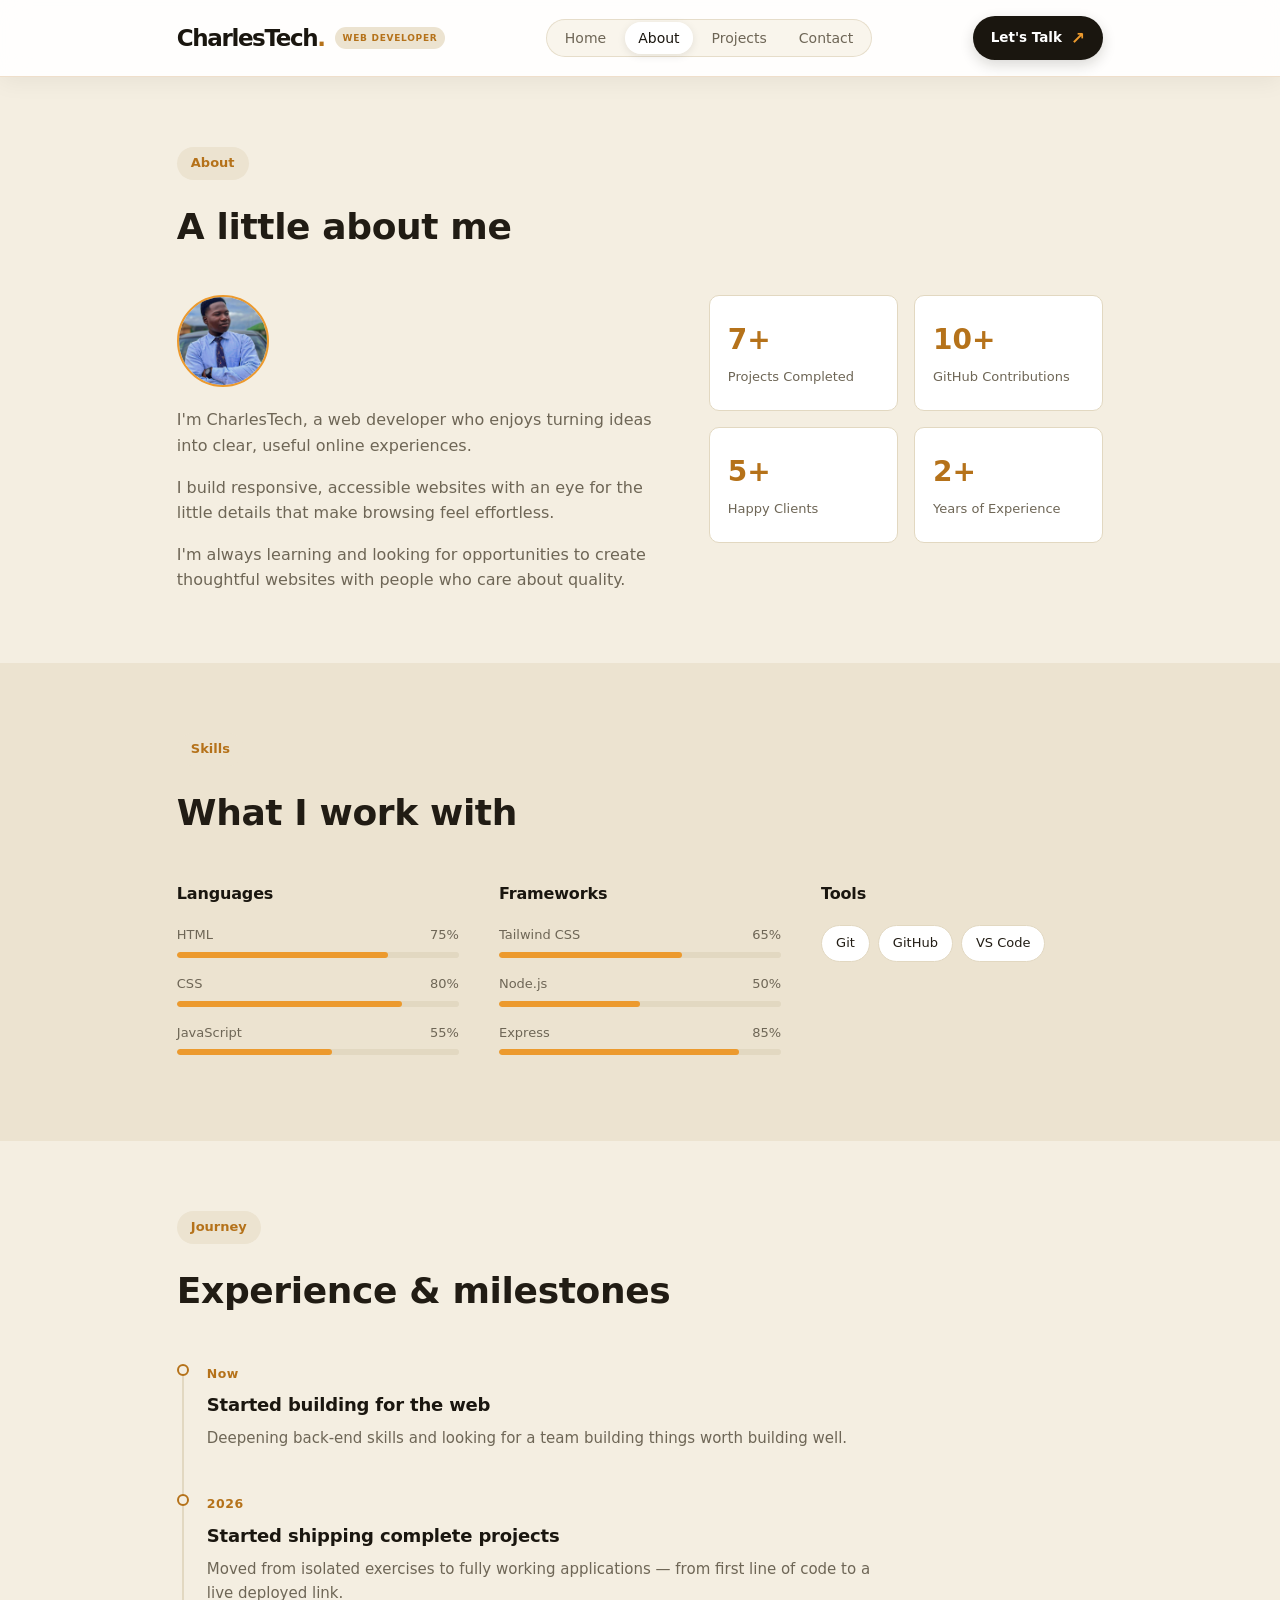
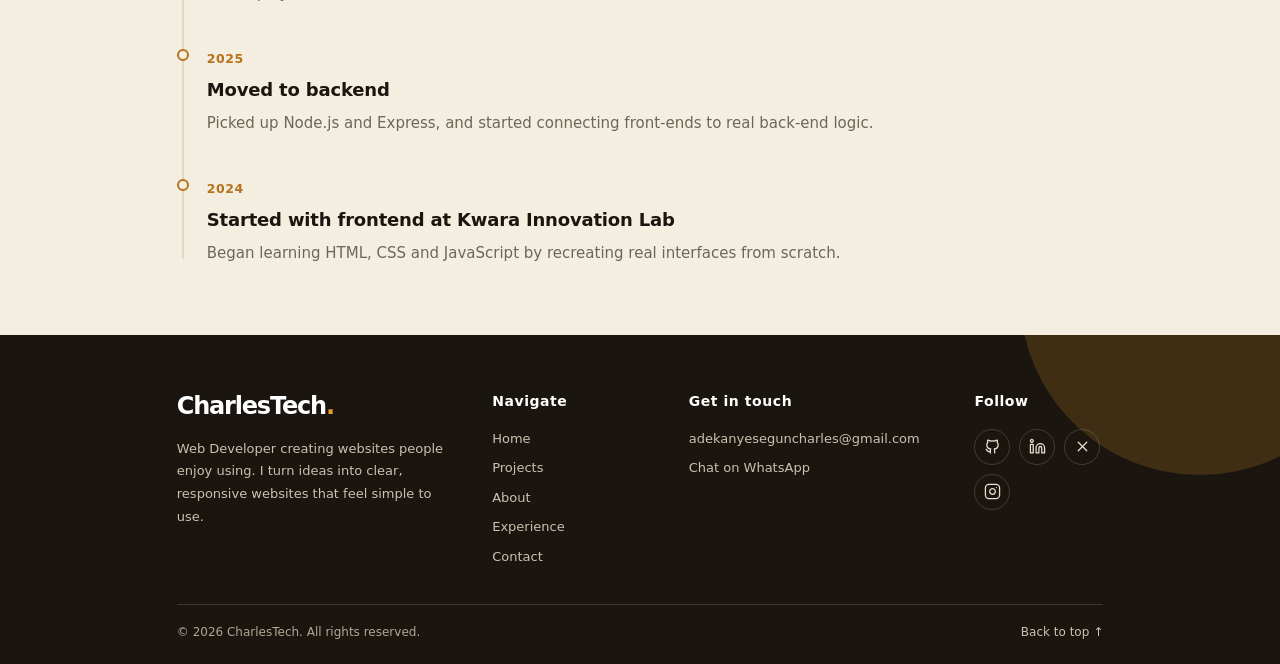
==== about.html @ 77f21f25 "updated version" ====
<!DOCTYPE html>
<html lang="en">
<head>
<meta charset="UTF-8">
<meta name="viewport" content="width=device-width, initial-scale=1.0">

<!-- Google tag (gtag.js) -->
<script async src="https://www.googletagmanager.com/gtag/js?id=G-9P61C0CF50"></script>
<script>
  window.dataLayer = window.dataLayer || [];
  function gtag(){dataLayer.push(arguments);}
  gtag('js', new Date());
  gtag('config', 'G-9P61C0CF50');
</script>

<title>About — CharlesTech</title>
<meta name="description" content="Meet CharlesTech, a web developer focused on responsive, accessible and easy-to-use websites.">
<meta name="author" content="CharlesTech">

<link rel="icon" href="data:image/svg+xml,%3Csvg xmlns='http://www.w3.org/2000/svg' viewBox='0 0 100 100'%3E%3Crect width='100' height='100' rx='20' fill='%231A160F'/%3E%3Ctext x='50' y='66' font-size='38' font-family='Arial, sans-serif' font-weight='700' fill='%23EC9A2E' text-anchor='middle'%3ECT%3C/text%3E%3C/svg%3E">

<link rel="stylesheet" href="css/style.css">
</head>

<body>

<a class="skip-link" href="#main">Skip to main content</a>

<!-- ================= NAV ================= -->
<header class="site-header">
  <nav class="nav wrap" aria-label="Primary">
    <a href="index.html" class="logo"><span>CharlesTech<span class="dot">.</span></span><span class="logo-tag">WEB DEVELOPER</span></a>
    <ul class="nav-links">
      <li><a href="index.html" class="nav-link" data-page="index.html">Home</a></li>
      <li><a href="about.html" class="nav-link" data-page="about.html">About</a></li>
      <li><a href="projects.html" class="nav-link" data-page="projects.html">Projects</a></li>
      <li><a href="contact.html" class="nav-link" data-page="contact.html">Contact</a></li>
    </ul>
    <a href="contact.html" class="nav-cta">Let's Talk <span aria-hidden="true">↗</span></a>
  </nav>
</header>

<!-- ================= BOTTOM ICON NAV (mobile only) ================= -->
<nav class="bottom-nav" aria-label="Mobile navigation">
  <a href="index.html" class="nav-link bottom-nav-item" data-page="index.html">
    <svg viewBox="0 0 24 24" fill="none" stroke="currentColor" stroke-width="2"><path d="m3 9 9-7 9 7v11a2 2 0 0 1-2 2H5a2 2 0 0 1-2-2z"/><polyline points="9 22 9 12 15 12 15 22"/></svg>
    <span>Home</span>
  </a>
  <a href="about.html" class="nav-link bottom-nav-item" data-page="about.html">
    <svg viewBox="0 0 24 24" fill="none" stroke="currentColor" stroke-width="2"><path d="M20 21v-2a4 4 0 0 0-4-4H8a4 4 0 0 0-4 4v2"/><circle cx="12" cy="7" r="4"/></svg>
    <span>About</span>
  </a>
  <a href="projects.html" class="nav-link bottom-nav-item" data-page="projects.html">
    <svg viewBox="0 0 24 24" fill="none" stroke="currentColor" stroke-width="2"><path d="M20 20a2 2 0 0 0 2-2V8a2 2 0 0 0-2-2h-7.9a2 2 0 0 1-1.69-.9L9.6 3.9A2 2 0 0 0 7.9 3H4a2 2 0 0 0-2 2v13a2 2 0 0 0 2 2Z"/></svg>
    <span>Projects</span>
  </a>
  <a href="contact.html" class="nav-link bottom-nav-item" data-page="contact.html">
    <svg viewBox="0 0 24 24" fill="none" stroke="currentColor" stroke-width="2"><rect width="20" height="16" x="2" y="4" rx="2"/><path d="m22 7-8.97 5.7a1.94 1.94 0 0 1-2.06 0L2 7"/></svg>
    <span>Contact</span>
  </a>
</nav>

<main id="main">

  <!-- ================= ABOUT ================= -->
  <section class="section">
    <div class="wrap">
      <div class="section-head reveal">
        <span class="eyebrow">About</span>
        <h2>A little about me</h2>
      </div>

      <div class="about-grid">
        <div class="about-text reveal">
          <div class="about-avatar-wrap">
            <img src="images/charles.jpeg" alt="CharlesTech" class="about-avatar">
          </div>
          <p>I'm CharlesTech, a web developer who enjoys turning ideas into clear, useful online experiences.</p>
          <p>I build responsive, accessible websites with an eye for the little details that make browsing feel effortless.</p>
          <p>I'm always learning and looking for opportunities to create thoughtful websites with people who care about quality.</p>
        </div>

        <div class="about-stats reveal">
          <div class="stat-card">
            <span class="stat-number">7+</span>
            <span class="stat-label">Projects Completed</span>
          </div>
          <div class="stat-card">
            <span class="stat-number">10+</span>
            <span class="stat-label">GitHub Contributions</span>
          </div>
          <div class="stat-card">
            <span class="stat-number">5+</span>
            <span class="stat-label">Happy Clients</span>
          </div>
          <div class="stat-card">
            <span class="stat-number">2+</span>
            <span class="stat-label">Years of Experience</span>
          </div>
        </div>
      </div>
    </div>
  </section>

  <!-- ================= SKILLS ================= -->
  <section id="skills" class="section section-alt">
    <div class="wrap">
      <div class="section-head reveal">
        <span class="eyebrow">Skills</span>
        <h2>What I work with</h2>
      </div>

      <div class="skills-grid">
        <div class="skill-group reveal">
          <h3>Languages</h3>
          <div class="skill-bar">
            <div class="skill-bar-top"><span>HTML</span><span>75%</span></div>
            <div class="skill-track"><div class="skill-fill" style="width:75%"></div></div>
          </div>
          <div class="skill-bar">
            <div class="skill-bar-top"><span>CSS</span><span>80%</span></div>
            <div class="skill-track"><div class="skill-fill" style="width:80%"></div></div>
          </div>
          <div class="skill-bar">
            <div class="skill-bar-top"><span>JavaScript</span><span>55%</span></div>
            <div class="skill-track"><div class="skill-fill" style="width:55%"></div></div>
          </div>
        </div>

        <div class="skill-group reveal">
          <h3>Frameworks</h3>
          <div class="skill-bar">
            <div class="skill-bar-top"><span>Tailwind CSS</span><span>65%</span></div>
            <div class="skill-track"><div class="skill-fill" style="width:65%"></div></div>
          </div>
          <div class="skill-bar">
            <div class="skill-bar-top"><span>Node.js</span><span>50%</span></div>
            <div class="skill-track"><div class="skill-fill" style="width:50%"></div></div>
          </div>
          <div class="skill-bar">
            <div class="skill-bar-top"><span>Express</span><span>85%</span></div>
            <div class="skill-track"><div class="skill-fill" style="width:85%"></div></div>
          </div>
        </div>

        <div class="skill-group reveal">
          <h3>Tools</h3>
          <div class="tool-chips">
            <span class="chip">Git</span>
            <span class="chip">GitHub</span>
            <span class="chip">VS Code</span>
          </div>
        </div>
      </div>
    </div>
  </section>

  <!-- ================= EXPERIENCE TIMELINE ================= -->
  <section id="experience" class="section">
    <div class="wrap">
      <div class="section-head reveal">
        <span class="eyebrow">Journey</span>
        <h2>Experience &amp; milestones</h2>
      </div>

      <div class="timeline">
        <div class="timeline-item reveal">
          <div class="timeline-dot"></div>
          <div class="timeline-content">
            <span class="timeline-date">Now</span>
            <h3>Started building for the web</h3>
            <p>Deepening back-end skills and looking for a team building things worth building well.</p>
          </div>
        </div>
        <div class="timeline-item reveal">
          <div class="timeline-dot"></div>
          <div class="timeline-content">
            <span class="timeline-date">2026</span>
            <h3>Started shipping complete projects</h3>
            <p>Moved from isolated exercises to fully working applications — from first line of code to a live deployed link.</p>
          </div>
        </div>
        <div class="timeline-item reveal">
          <div class="timeline-dot"></div>
          <div class="timeline-content">
            <span class="timeline-date">2025</span>
            <h3>Moved to backend</h3>
            <p>Picked up Node.js and Express, and started connecting front-ends to real back-end logic.</p>
          </div>
        </div>
        <div class="timeline-item reveal">
          <div class="timeline-dot"></div>
          <div class="timeline-content">
            <span class="timeline-date">2024</span>
            <h3>Started with frontend at Kwara Innovation Lab</h3>
            <p>Began learning HTML, CSS and JavaScript by recreating real interfaces from scratch.</p>
          </div>
        </div>
      </div>
    </div>
  </section>

</main>

<!-- ================= FOOTER ================= -->
<footer class="site-footer">
  <div class="wrap">
    <div class="footer-grid">
      <div class="footer-brand">
        <a href="index.html" class="footer-logo">CharlesTech<span>.</span></a>
        <p>Web Developer creating websites people enjoy using. I turn ideas into clear, responsive websites that feel simple to use.</p>
      </div>
      <nav class="footer-column" aria-label="Footer navigation">
        <h2>Navigate</h2>
        <a href="index.html">Home</a>
        <a href="projects.html">Projects</a>
        <a href="about.html">About</a>
        <a href="about.html#experience">Experience</a>
        <a href="contact.html">Contact</a>
      </nav>
      <div class="footer-column">
        <h2>Get in touch</h2>
        <a href="mailto:adekanyeseguncharles@gmail.com">adekanyeseguncharles@gmail.com</a>
        <a href="https://wa.me/2349128327370" target="_blank" rel="noopener">Chat on WhatsApp</a>
      </div>
      <div class="footer-column">
        <h2>Follow</h2>
        <div class="footer-socials">
          <a href="https://github.com/adekanye-segun-charles" target="_blank" rel="noopener" aria-label="GitHub">
            <svg viewBox="0 0 24 24" aria-hidden="true"><path d="M9 19c-4.3 1.4-4.3-2.5-6-3m12 5v-3.5c0-1 .1-1.4-.5-2 2.8-.3 5.5-1.4 5.5-6a4.6 4.6 0 0 0-1.3-3.2 4.2 4.2 0 0 0-.1-3.2s-1.1-.3-3.5 1.3a12.3 12.3 0 0 0-6.2 0C6.5 2.8 5.4 3.1 5.4 3.1a4.2 4.2 0 0 0-.1 3.2A4.6 4.6 0 0 0 4 9.5c0 4.6 2.7 5.7 5.5 6-.6.6-.6 1.2-.5 2V21"/></svg>
          </a>
          <a href="https://www.linkedin.com/in/adekanye-segun-charles-6448423a5?utm_source=share_via&utm_content=profile&utm_medium=member_android" target="_blank" rel="noopener" aria-label="LinkedIn">
            <svg viewBox="0 0 24 24" aria-hidden="true"><path d="M16 8a6 6 0 0 1 6 6v7h-4v-7a2 2 0 0 0-2-2 2 2 0 0 0-2 2v7h-4v-7a6 6 0 0 1 6-6z"/><rect width="4" height="12" x="2" y="9"/><circle cx="4" cy="4" r="2"/></svg>
          </a>
          <a href="https://x.com/Charles_4362" target="_blank" rel="noopener" aria-label="Twitter / X">
            <svg viewBox="0 0 24 24" aria-hidden="true"><path d="M18 6 6 18M6 6l12 12"/></svg>
          </a>
          <a href="https://www.instagram.com/_charles4362/" target="_blank" rel="noopener" aria-label="Instagram">
            <svg viewBox="0 0 24 24" aria-hidden="true"><rect width="20" height="20" x="2" y="2" rx="5"/><path d="M16 11.37A4 4 0 1 1 12.63 8 4 4 0 0 1 16 11.37z"/><line x1="17.5" y1="6.5" x2="17.501" y2="6.5"/></svg>
          </a>
        </div>
      </div>
    </div>
    <div class="footer-bottom">
      <span>© <span id="year"></span> CharlesTech. All rights reserved.</span>
      <a href="#main">Back to top ↑</a>
    </div>
  </div>
</footer>

<script src="js/script.js"></script>
</body>
</html>
---- css/style.css ----
/* ==========================================================================
   CHARLES — PORTFOLIO STYLES
   Palette: warm cream background, near-black ink, amber/orange accent.
   Motion kept deliberately plain: one fade-in-on-scroll, simple hover states.
   ========================================================================== */

:root{
  --font: system-ui, -apple-system, BlinkMacSystemFont, "Segoe UI", sans-serif;

  --bg:        #F4EEE1;
  --bg-alt:    #ECE3D0;
  --surface:   #FFFFFF;
  --ink:       #1A160F;
  --ink-soft:  #241F16;
  --text:      #211C14;
  --text-dim:  #6E6656;
  --border:    #E2D8C1;

  --accent:       #EC9A2E;
  --accent-dark:  #B5721A;

  --radius: 10px;
  --container: 1080px;
}

*, *::before, *::after{ margin:0; padding:0; box-sizing:border-box; }
html{ scroll-behavior:smooth; }
body{
  background:var(--bg);
  color:var(--text);
  font-family:var(--font);
  line-height:1.6;
}
img{ max-width:100%; display:block; }
a{ color:inherit; text-decoration:none; }
ul{ list-style:none; }
button{ font-family:inherit; cursor:pointer; background:none; border:none; color:inherit; }
input, textarea{ font-family:inherit; }
h1,h2,h3{ font-weight:700; letter-spacing:-0.01em; }
h2{ font-size:clamp(26px,4vw,36px); margin-bottom:36px; }

:focus-visible{ outline:2px solid var(--accent-dark); outline-offset:3px; }

.wrap{ max-width:var(--container); margin:0 auto; padding:0 6vw; }

.skip-link{
  position:absolute; left:-999px; top:auto;
  background:var(--ink); color:#fff;
  padding:12px 20px; border-radius:8px; z-index:10000;
}
.skip-link:focus{ left:20px; top:20px; }

/* ---------------------------------------------------------------------
   REVEAL — one simple fade + small rise, no stagger gimmicks
   --------------------------------------------------------------------- */
.reveal{
  opacity:0;
  transform:translateY(20px) scale(.985);
  transition:opacity .65s cubic-bezier(.2,.7,.2,1), transform .65s cubic-bezier(.2,.7,.2,1);
}
.reveal.is-visible{ opacity:1; transform:translateY(0) scale(1); }

/* ---------------------------------------------------------------------
   NAV
   --------------------------------------------------------------------- */
.site-header{
  position:sticky;
  top:0; left:0; right:0;
  z-index:1000;
  background:rgba(255,255,255,.92);
  border-bottom:1px solid rgba(181,114,26,.22);
  box-shadow:0 5px 22px rgba(26,22,15,.055);
  backdrop-filter:blur(14px);
}
.nav{
  display:flex;
  align-items:center;
  justify-content:space-between;
  height:76px;
}
.logo{ display:flex; align-items:center; gap:10px; color:var(--ink); font-size:23px; font-weight:800; letter-spacing:-.06em; }
.logo .dot{ color:var(--accent-dark); }
.logo-tag{ padding:4px 8px; border-radius:20px; background:var(--bg-alt); color:var(--accent-dark); font-size:9px; font-weight:700; letter-spacing:.08em; }

.nav-links{ display:flex; align-items:center; gap:6px; padding:5px; border:1px solid rgba(226,216,193,.8); border-radius:28px; background:rgba(244,238,225,.58); }
.nav-link{
  font-size:14px;
  font-weight:500;
  color:var(--text-dim);
  padding:8px 13px;
  border-radius:22px;
  transition:color .2s ease, background .2s ease, transform .2s ease;
}
.nav-link:hover{ color:var(--accent-dark); transform:translateY(-1px); }
.nav-links .nav-link.active{ color:var(--ink); background:#fff; box-shadow:0 2px 8px rgba(26,22,15,.09); }

.nav-cta{
  display:inline-flex;
  align-items:center;
  gap:9px;
  background:var(--ink);
  color:#fff;
  padding:11px 18px;
  border-radius:30px;
  font-size:13.5px;
  font-weight:600;
  box-shadow:0 5px 14px rgba(26,22,15,.16);
  transition:background .2s ease, transform .2s ease, box-shadow .2s ease;
}
.nav-cta span{ color:var(--accent); font-size:17px; line-height:1; transition:transform .2s ease; }
.nav-cta:hover{ background:var(--accent-dark); transform:translateY(-2px); box-shadow:0 8px 18px rgba(181,114,26,.25); }
.nav-cta:hover span{ transform:translate(2px,-2px); }

@media(max-width:768px){
  .nav-links{ display:none; }
  .nav{ height:68px; }
  .logo{ font-size:21px; }
  .logo-tag{ font-size:8px; }
  .nav-cta{ padding:9px 14px; }
}

/* ---------------------------------------------------------------------
   BOTTOM ICON NAV (mobile)
   --------------------------------------------------------------------- */
.bottom-nav{ display:none; }
@media(max-width:768px){
  .bottom-nav{
    display:flex;
    position:fixed;
    left:0; right:0; bottom:0;
    z-index:1000;
    background:var(--surface);
    border-top:1px solid var(--border);
    padding:8px 4px calc(8px + env(safe-area-inset-bottom));
    justify-content:space-around;
  }
  body{ padding-bottom:70px; }
}
.bottom-nav-item{
  display:flex;
  flex-direction:column;
  align-items:center;
  gap:4px;
  flex:1;
  color:var(--text-dim);
}
.bottom-nav-item svg{ width:20px; height:20px; }
.bottom-nav-item span{ font-size:10px; font-weight:500; }
.bottom-nav-item.active{ color:var(--accent-dark); }

/* ---------------------------------------------------------------------
   BUTTONS
   --------------------------------------------------------------------- */
.btn{
  display:inline-flex;
  align-items:center;
  justify-content:center;
  padding:13px 26px;
  border-radius:30px;
  font-size:14px;
  font-weight:600;
  transition:background .2s ease, color .2s ease, border-color .2s ease;
}
.btn-primary{ background:var(--accent); color:var(--ink); }
.btn-primary:hover{ background:var(--accent-dark); color:#fff; }
.btn-ghost{ border:1px solid var(--ink); color:var(--ink); }
.btn-ghost:hover{ background:var(--ink); color:var(--bg); }
.btn-full{ width:100%; }

.btn-icon{
  font-size:13px; font-weight:600;
  padding:9px 16px;
  border-radius:20px;
  border:1px solid var(--border);
  transition:border-color .2s ease, color .2s ease;
}
.btn-icon:hover{ border-color:var(--accent-dark); color:var(--accent-dark); }
.btn-icon-primary{ background:var(--accent); border-color:var(--accent); color:var(--ink); }
.btn-icon-primary:hover{ background:var(--accent-dark); border-color:var(--accent-dark); color:#fff; }

/* ---------------------------------------------------------------------
   HERO (home page)
   --------------------------------------------------------------------- */
.hero{ position:relative; overflow:hidden; padding:82px 0 80px; }
.hero::before{ content:""; position:absolute; width:420px; height:420px; right:-170px; top:15px; border-radius:50%; background:radial-gradient(circle, rgba(236,154,46,.13), transparent 70%); pointer-events:none; }
.hero-grid{ position:relative; display:grid; grid-template-columns:minmax(0,1.05fr) minmax(0,.95fr); gap:clamp(30px,5vw,64px); align-items:center; }
.hero-copy{ max-width:550px; display:flex; flex-direction:column; align-items:flex-start; }
.hero-greeting, .hero-title .accent-word{ display:block; }
.eyebrow{
  display:inline-block;
  color:var(--accent-dark);
  background:var(--bg-alt);
  padding:6px 14px;
  border-radius:20px;
  font-weight:600;
  font-size:13px;
  margin-bottom:18px;
}
.hero-title{ max-width:100%; font-size:clamp(40px,6vw,64px); line-height:1.08; margin-bottom:14px; color:var(--ink); }
.hero-title .accent-word{ color:var(--accent-dark); }
.hero-role{ max-width:440px; font-size:clamp(18px,2.4vw,22px); line-height:1.4; color:var(--text); margin-bottom:12px; font-weight:650; }
.hero-dek{ max-width:440px; color:var(--text-dim); font-size:16px; line-height:1.75; margin-bottom:28px; }
.hero-ctas{ display:flex; gap:14px; flex-wrap:wrap; }
.hero-intro-badge{ display:inline-flex; align-items:center; gap:8px; }
.intro-dot{ width:9px; height:9px; border-radius:50%; background:var(--accent-dark); box-shadow:0 0 0 4px rgba(181,114,26,.14); }
.hero-highlights{ display:flex; flex-wrap:wrap; gap:10px; margin:-12px 0 28px; }
.hero-highlights li{ font-size:12px; color:var(--text-dim); background:var(--surface); border:1px solid var(--border); border-radius:20px; padding:6px 11px; }

.hero-photo-wrap{
  position:relative;
  width:min(100%, 420px);
  min-width:0;
  aspect-ratio:1;
  justify-self:center;
  border-radius:50%;
  overflow:hidden;
  border:4px solid var(--surface);
  box-shadow:0 18px 45px rgba(26,22,15,.12);
  background:var(--surface);
  animation:hero-float 6s ease-in-out 1s infinite;
}
.hero-photo-wrap img{ position:absolute; inset:0; display:block; width:100%; height:100%; max-width:none; object-fit:cover; object-position:center; border-radius:inherit; }
@keyframes hero-float{ 0%,100%{ transform:translateY(0); } 50%{ transform:translateY(-9px); } }

.home-stats-row{
  display:grid;
  grid-template-columns:repeat(4, 1fr);
  gap:16px;
  margin-top:70px;
}
.home-highlights{ padding:72px 0; }
.home-highlights .section-head{ margin-bottom:30px; }
.home-highlight-grid{ display:grid; grid-template-columns:repeat(3,1fr); gap:18px; }
.home-highlight-card{ background:var(--surface); border:1px solid var(--border); border-radius:var(--radius); padding:24px; transition:transform .25s ease, border-color .25s ease, box-shadow .25s ease; }
.home-highlight-card:hover{ transform:translateY(-4px); border-color:var(--accent-dark); box-shadow:0 12px 24px rgba(26,22,15,.08); }
.home-highlight-number{ display:inline-flex; align-items:center; justify-content:center; width:38px; height:38px; border-radius:50%; background:var(--bg-alt); color:var(--accent-dark); font-size:12px; font-weight:700; margin-bottom:16px; }
.home-highlight-card h3{ font-size:17px; color:var(--ink); margin-bottom:8px; }
.home-highlight-card p{ color:var(--text-dim); font-size:14px; }
.home-project-link{ display:inline-flex; align-items:center; gap:8px; margin-top:28px; color:var(--accent-dark); font-weight:600; font-size:14px; }
.home-project-link span{ transition:transform .2s ease; }
.home-project-link:hover span{ transform:translateX(4px); }

/* ---------------------------------------------------------------------
   SECTIONS
   --------------------------------------------------------------------- */
.page-head{ padding:60px 0 10px; }
.page-head .eyebrow{ margin-bottom:14px; }
.page-head h1{ font-size:clamp(32px,5vw,46px); color:var(--ink); margin-bottom:14px; }
.page-head p{ color:var(--text-dim); max-width:560px; font-size:16px; }

.section{ padding:70px 0; }
.section-alt{ background:var(--bg-alt); }
.section-head{ margin-bottom:40px; max-width:640px; }
.section-head.center{ margin-left:auto; margin-right:auto; }
.section-sub{ color:var(--text-dim); margin-top:14px; }
.center{ text-align:center; }

/* ---------------------------------------------------------------------
   ABOUT
   --------------------------------------------------------------------- */
.about-grid{ display:grid; grid-template-columns:1.1fr 0.9fr; gap:50px; align-items:start; }
.about-text p{ color:var(--text-dim); margin-bottom:16px; font-size:16px; }
.about-text p:last-child{ margin-bottom:0; }

.about-avatar-wrap{ width:92px; height:92px; border-radius:50%; margin-bottom:20px; overflow:hidden; border:2px solid var(--accent); }
.about-avatar{ width:100%; height:100%; object-fit:cover; display:block; background:var(--bg-alt); }

.about-stats{ display:grid; grid-template-columns:1fr 1fr; gap:16px; }
.stat-card{
  background:var(--surface);
  border:1px solid var(--border);
  border-radius:var(--radius);
  padding:22px 18px;
}
.stat-number{ display:block; font-size:28px; font-weight:700; color:var(--accent-dark); }
.stat-label{ display:block; color:var(--text-dim); font-size:13px; margin-top:4px; }

/* ---------------------------------------------------------------------
   SKILLS
   --------------------------------------------------------------------- */
.skills-grid{ display:grid; grid-template-columns:repeat(3, 1fr); gap:40px; }
.skill-group h3{ font-size:16px; margin-bottom:18px; color:var(--ink); }
.skill-bar{ margin-bottom:16px; }
.skill-bar-top{ display:flex; justify-content:space-between; font-size:13px; margin-bottom:6px; color:var(--text-dim); }
.skill-track{ height:6px; border-radius:6px; background:var(--border); overflow:hidden; }
.skill-fill{ height:100%; border-radius:6px; background:var(--accent); }
.tool-chips{ display:flex; flex-wrap:wrap; gap:8px; }
.chip{
  font-size:13px; padding:7px 14px;
  border-radius:20px; border:1px solid var(--border);
  background:var(--surface);
}

/* ---------------------------------------------------------------------
   TIMELINE
   --------------------------------------------------------------------- */
.timeline{ position:relative; max-width:720px; padding-left:30px; }
.timeline::before{
  content:"";
  position:absolute; left:5px; top:6px; bottom:6px;
  width:2px; background:var(--border);
}
.timeline-item{ position:relative; padding-bottom:40px; }
.timeline-item:last-child{ padding-bottom:0; }
.timeline-dot{
  position:absolute; left:-30px; top:4px;
  width:12px; height:12px; border-radius:50%;
  background:var(--bg); border:2px solid var(--accent-dark);
}
.timeline-date{ font-size:12.5px; color:var(--accent-dark); font-weight:600; letter-spacing:.04em; }
.timeline-content h3{ font-size:18px; margin:6px 0 6px; color:var(--ink); }
.timeline-content p{ color:var(--text-dim); font-size:15px; }

/* ---------------------------------------------------------------------
   PROJECTS
   --------------------------------------------------------------------- */
.filter-bar{ display:flex; gap:10px; flex-wrap:wrap; margin-bottom:34px; }
.filter-btn{
  font-size:13px; font-weight:600;
  padding:8px 16px; border-radius:20px;
  border:1px solid var(--border);
  color:var(--text-dim);
  transition:all .2s ease;
}
.filter-btn:hover{ color:var(--ink); }
.filter-btn.active{ background:var(--ink); color:var(--bg); border-color:var(--ink); }

.project-grid{ display:grid; grid-template-columns:repeat(auto-fit, minmax(280px, 1fr)); gap:24px; }
.project-card{
  position:relative;
  background:var(--surface);
  border:1px solid rgba(226,216,193,.9);
  border-radius:16px;
  overflow:hidden;
  display:flex; flex-direction:column;
  box-shadow:0 8px 22px rgba(26,22,15,.06);
  transition:border-color .25s ease, transform .25s ease, box-shadow .25s ease;
}
.project-card.hidden{ display:none; }
.project-card:hover{ border-color:var(--accent); transform:translateY(-5px); box-shadow:0 18px 34px rgba(26,22,15,.13); }
.project-media{ height:155px; overflow:hidden; background:var(--bg-alt); }
.project-media img{ width:100%; height:100%; object-fit:cover; transition:transform .45s ease; }
.project-card:hover .project-media img{ transform:scale(1.045); }
.project-body{ padding:17px 18px 18px; flex:1; display:flex; flex-direction:column; }
.project-body h3{ font-size:17px; line-height:1.35; margin-bottom:6px; color:var(--ink); }
.project-body p{ color:var(--text-dim); font-size:13px; line-height:1.55; margin-bottom:13px; flex:1; }
.tech-tags{ display:flex; flex-wrap:wrap; gap:6px; margin-bottom:16px; }
.tech-tags span{ font-size:11px; padding:4px 9px; border-radius:10px; background:var(--bg-alt); color:var(--text-dim); }
.project-links{ display:flex; gap:8px; margin-top:auto; }
.project-links .btn-icon{ display:inline-flex; align-items:center; justify-content:center; min-height:36px; padding:8px 13px; }
.project-links .btn-icon-primary{ margin-left:auto; }
.project-links .btn-icon-primary span{ margin-right:6px; color:inherit; }

/* ---------------------------------------------------------------------
   CONTACT
   --------------------------------------------------------------------- */
.contact-wrap{ max-width:640px; }
.form-row{ display:grid; grid-template-columns:1fr 1fr; gap:16px; }
.field{ margin-bottom:16px; }
.field label{ display:block; font-size:13px; color:var(--text-dim); margin-bottom:6px; }
.field input, .field textarea{
  width:100%;
  background:var(--surface);
  border:1px solid var(--border);
  border-radius:var(--radius);
  padding:12px 14px;
  color:var(--text);
  font-size:15px;
  resize:vertical;
  transition:border-color .2s ease;
}
.field input:focus, .field textarea:focus{ outline:none; border-color:var(--accent-dark); }
.form-hint{ margin:0 0 12px; color:var(--text-dim); font-size:13px; }
.form-status{ margin-top:12px; font-size:13.5px; color:var(--accent-dark); min-height:18px; }
.form-status a{ text-decoration:underline; font-weight:600; }

.social-icons-row{
  display:flex; justify-content:center; flex-wrap:wrap; gap:26px;
  margin-top:34px; padding-top:34px; border-top:1px solid var(--border);
}
.social-icon-item{ display:flex; flex-direction:column; align-items:center; gap:6px; color:var(--text-dim); transition:color .2s ease; }
.social-icon-item svg{ width:20px; height:20px; }
.social-icon-item span{ font-size:11px; }
.social-icon-item:hover{ color:var(--accent-dark); }

/* ---------------------------------------------------------------------
   FOOTER
   --------------------------------------------------------------------- */
.site-footer{ position:relative; overflow:hidden; background:var(--ink); color:var(--bg); padding:52px 0 22px; }
.site-footer::before{ content:""; position:absolute; width:360px; height:360px; right:-100px; top:-220px; border-radius:50%; background:rgba(236,154,46,.18); pointer-events:none; }
.footer-grid{ position:relative; display:grid; grid-template-columns:1.4fr .8fr 1.25fr .65fr; gap:38px; padding-bottom:38px; }
.footer-logo{ display:inline-block; color:#fff; font-size:24px; font-weight:800; letter-spacing:-.05em; margin-bottom:12px; }
.footer-logo span{ color:var(--accent); }
.footer-brand p{ max-width:320px; color:#C9C2B2; font-size:13px; line-height:1.75; }
.footer-column{ display:flex; flex-direction:column; align-items:flex-start; gap:10px; }
.footer-column h2{ color:#fff; font-size:14px; margin:3px 0 6px; letter-spacing:.04em; }
.footer-column>a{ color:#C9C2B2; font-size:13px; line-height:1.5; overflow-wrap:anywhere; transition:color .2s ease; }
.footer-column>a:hover,.footer-bottom a:hover{ color:var(--accent); }
.footer-socials{ display:flex; flex-wrap:wrap; gap:9px; }
.footer-socials a{ display:grid; place-items:center; width:36px; height:36px; color:#E8E0D1; border:1px solid rgba(255,255,255,.16); border-radius:50%; transition:color .2s ease, background .2s ease, transform .2s ease; }
.footer-socials a:hover{ color:var(--ink); background:var(--accent); transform:translateY(-3px); }
.footer-socials svg{ width:17px; height:17px; fill:none; stroke:currentColor; stroke-width:1.8; stroke-linecap:round; stroke-linejoin:round; }
.footer-bottom{ position:relative; display:flex; justify-content:space-between; gap:16px; padding-top:18px; border-top:1px solid rgba(255,255,255,.14); color:#AFA797; font-size:12px; }
.footer-bottom a{ color:#C9C2B2; transition:color .2s ease; }

/* ---------------------------------------------------------------------
   RESPONSIVE
   --------------------------------------------------------------------- */
@media(max-width:900px){
  .hero-grid, .about-grid{ grid-template-columns:1fr; }
  .hero-copy{ margin:0 auto; width:100%; }
  .hero-photo-wrap{ width:min(100%, 320px); animation-duration:7s; }
  .home-stats-row{ grid-template-columns:1fr 1fr; }
  .home-highlight-grid{ grid-template-columns:1fr; }
  .footer-grid{ grid-template-columns:1fr 1fr; gap:32px; }
}
@media(max-width:768px){
  .skills-grid{ grid-template-columns:1fr; }
  .about-stats{ grid-template-columns:1fr 1fr; }
  .form-row{ grid-template-columns:1fr; }
  .section{ padding:56px 0; }
}
@media(max-width:480px){
  .logo{ gap:6px; font-size:19px; }
  .logo-tag{ padding:4px 6px; font-size:7px; }
  .nav-cta{ gap:5px; padding:9px 11px; font-size:12px; }
  .hero{ padding-top:54px; }
  .hero-title{ font-size:clamp(38px,11vw,52px); }
  .footer-grid{ grid-template-columns:1fr 1fr; gap:26px 18px; }
  .footer-brand{ grid-column:1 / -1; }
  .footer-bottom{ flex-direction:column; }
}

/* ---------------------------------------------------------------------
   REDUCED MOTION
   --------------------------------------------------------------------- */
@media (prefers-reduced-motion: reduce){
  *{ transition-duration:0.001ms !important; scroll-behavior:auto !important; }
  .hero-photo-wrap{ animation:none; }
  .reveal{ opacity:1; transform:none; }
}
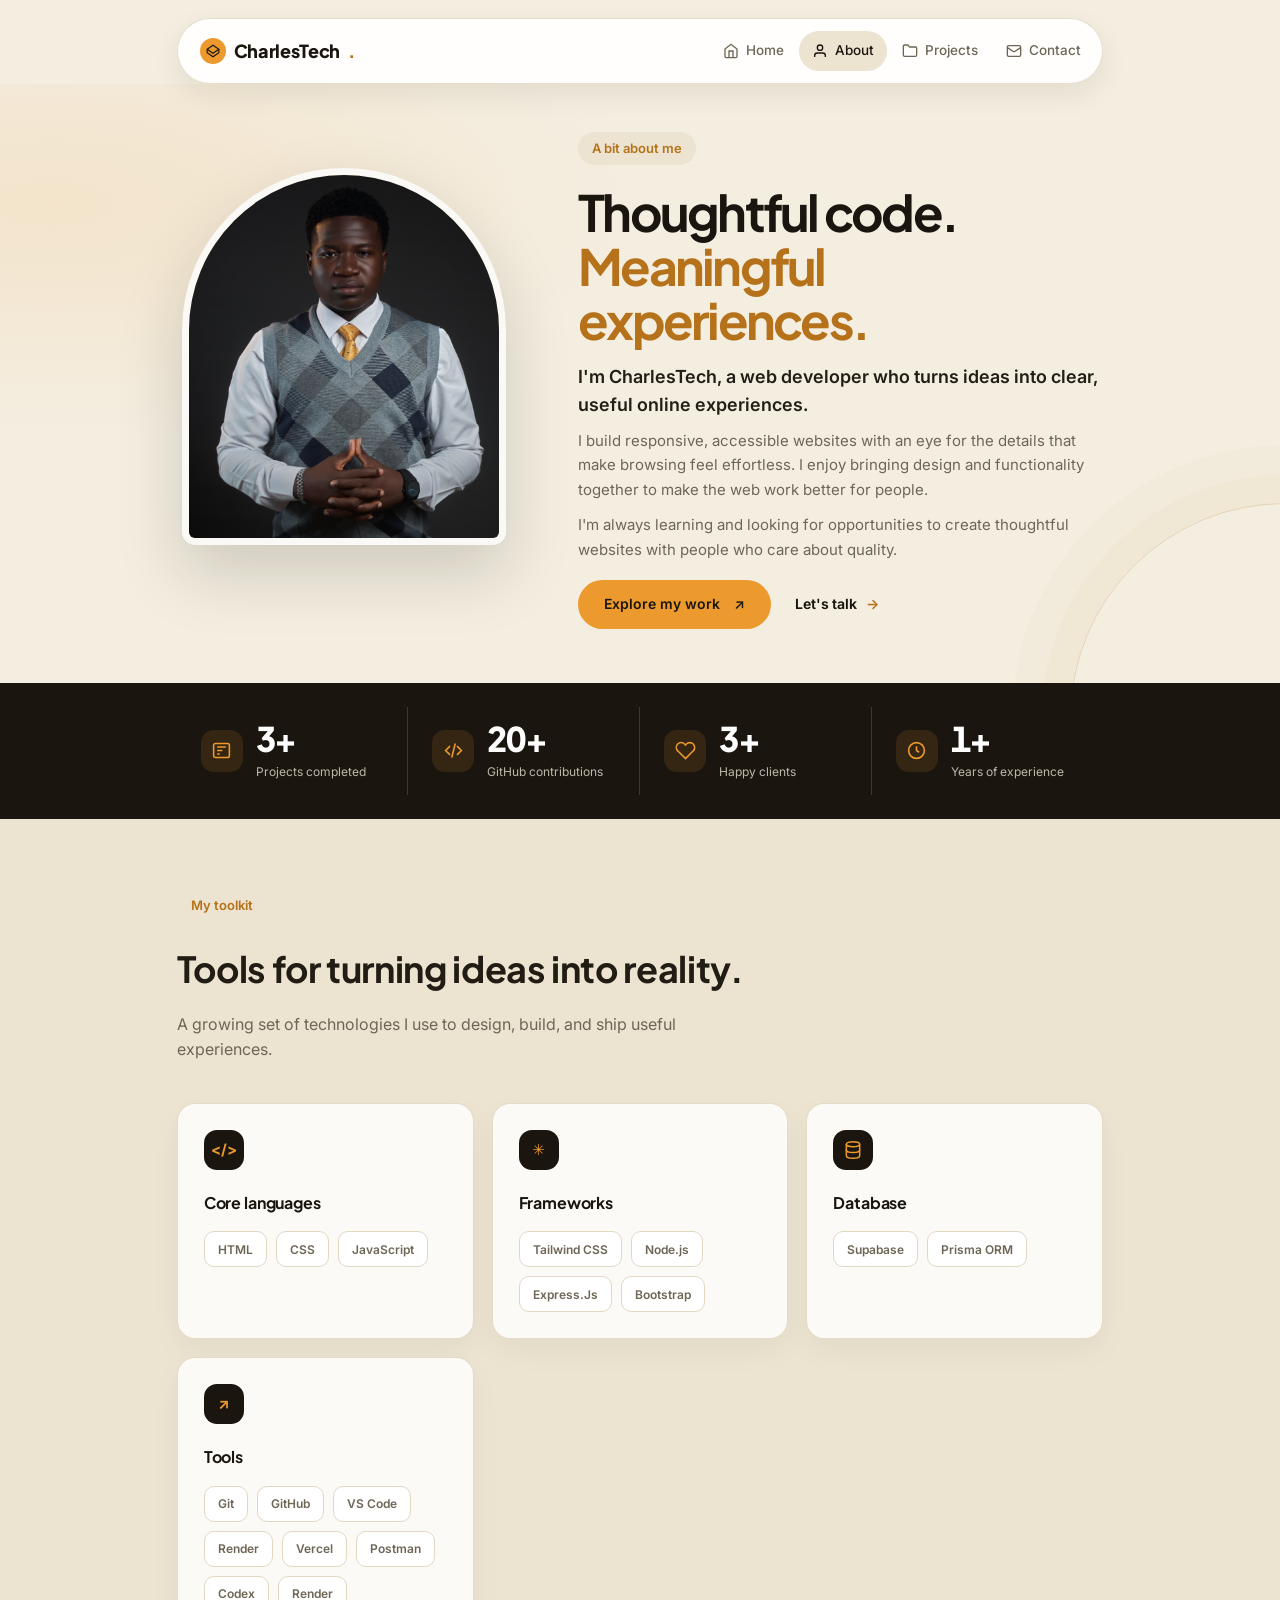
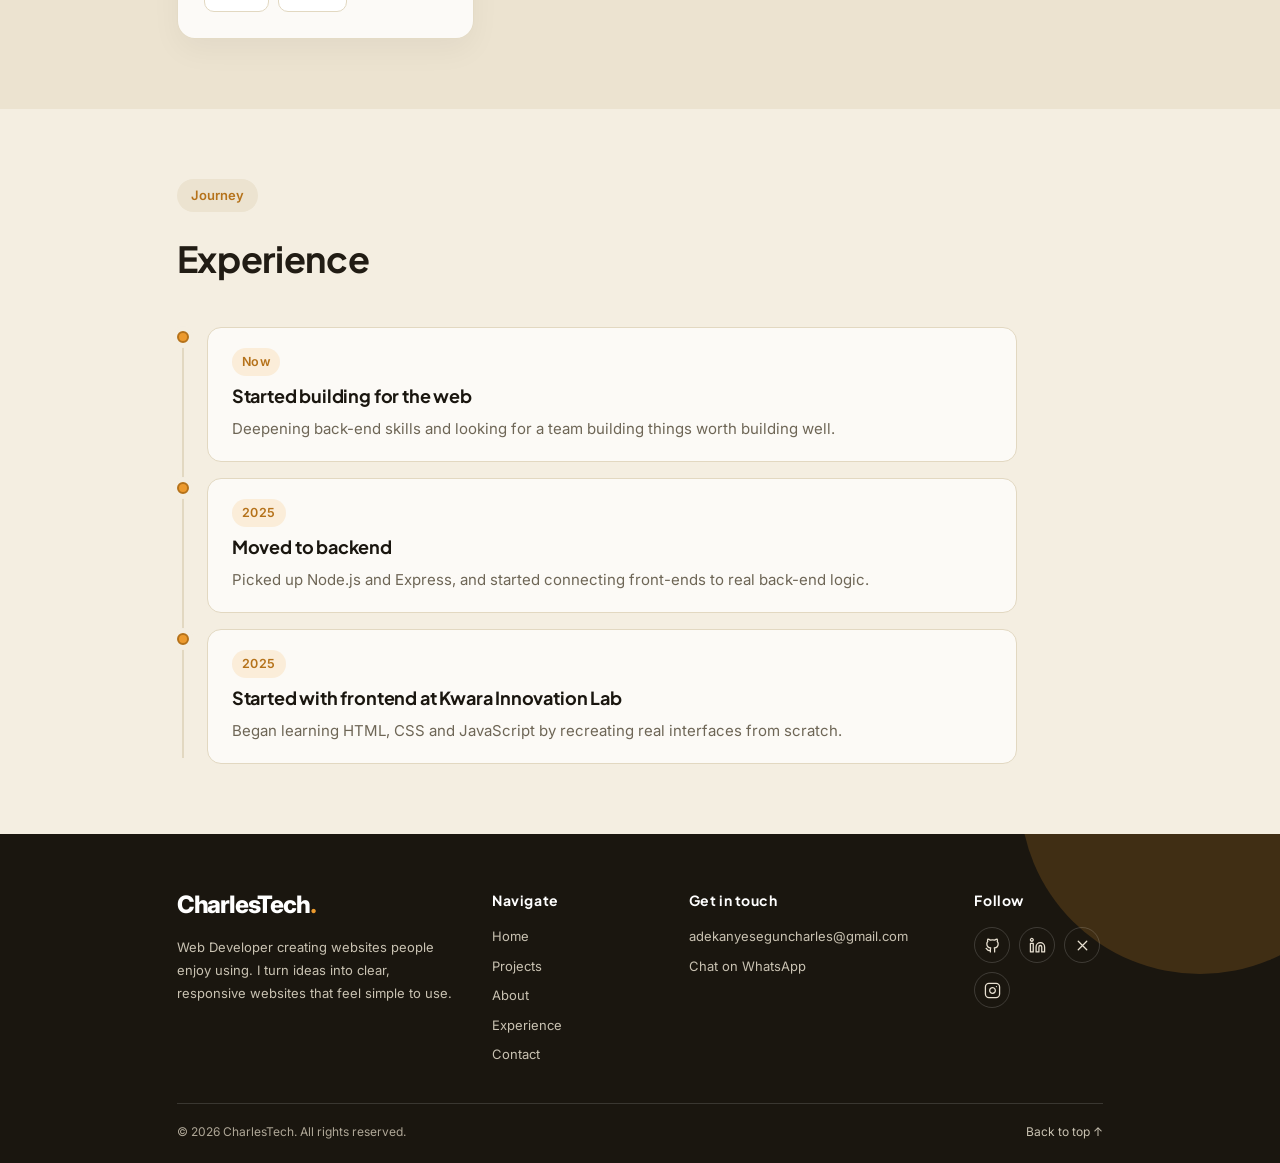
==== commit c839a5c5: "updated version" ====
--- a/about.html
+++ b/about.html
@@ -19,6 +19,10 @@
 
 <link rel="icon" href="data:image/svg+xml,%3Csvg xmlns='http://www.w3.org/2000/svg' viewBox='0 0 100 100'%3E%3Crect width='100' height='100' rx='20' fill='%231A160F'/%3E%3Ctext x='50' y='66' font-size='38' font-family='Arial, sans-serif' font-weight='700' fill='%23EC9A2E' text-anchor='middle'%3ECT%3C/text%3E%3C/svg%3E">
 
+<link rel="preconnect" href="https://fonts.googleapis.com">
+<link rel="preconnect" href="https://fonts.gstatic.com" crossorigin>
+<link href="https://fonts.googleapis.com/css2?family=Inter:wght@400;500;600;700&family=Plus+Jakarta+Sans:wght@600;700;800&display=swap" rel="stylesheet">
+
 <link rel="stylesheet" href="css/style.css">
 </head>
 
@@ -29,126 +33,157 @@
 <!-- ================= NAV ================= -->
 <header class="site-header">
   <nav class="nav wrap" aria-label="Primary">
-    <a href="index.html" class="logo"><span>CharlesTech<span class="dot">.</span></span><span class="logo-tag">WEB DEVELOPER</span></a>
-    <ul class="nav-links">
-      <li><a href="index.html" class="nav-link" data-page="index.html">Home</a></li>
-      <li><a href="about.html" class="nav-link" data-page="about.html">About</a></li>
-      <li><a href="projects.html" class="nav-link" data-page="projects.html">Projects</a></li>
-      <li><a href="contact.html" class="nav-link" data-page="contact.html">Contact</a></li>
-    </ul>
-    <a href="contact.html" class="nav-cta">Let's Talk <span aria-hidden="true">↗</span></a>
+    <div class="nav-bar">
+      <a href="index.html" class="logo">
+        <span class="logo-mark" aria-hidden="true">
+          <svg viewBox="0 0 24 24" fill="none" stroke="currentColor" stroke-width="2"><path d="M12 2 2 9l10 7 10-7-10-7Z"/><path d="M2 9v6l10 7 10-7V9"/></svg>
+        </span>
+        CharlesTech<span class="dot">.</span>
+      </a>
+      <ul class="nav-links">
+        <li><a href="index.html" class="nav-link" data-page="index.html">
+          <svg viewBox="0 0 24 24" fill="none" stroke="currentColor" stroke-width="2"><path d="m3 9 9-7 9 7v11a2 2 0 0 1-2 2H5a2 2 0 0 1-2-2z"/><polyline points="9 22 9 12 15 12 15 22"/></svg>
+          Home</a></li>
+        <li><a href="about.html" class="nav-link" data-page="about.html">
+          <svg viewBox="0 0 24 24" fill="none" stroke="currentColor" stroke-width="2"><path d="M20 21v-2a4 4 0 0 0-4-4H8a4 4 0 0 0-4 4v2"/><circle cx="12" cy="7" r="4"/></svg>
+          About</a></li>
+        <li><a href="projects.html" class="nav-link" data-page="projects.html">
+          <svg viewBox="0 0 24 24" fill="none" stroke="currentColor" stroke-width="2"><path d="M20 20a2 2 0 0 0 2-2V8a2 2 0 0 0-2-2h-7.9a2 2 0 0 1-1.69-.9L9.6 3.9A2 2 0 0 0 7.9 3H4a2 2 0 0 0-2 2v13a2 2 0 0 0 2 2Z"/></svg>
+          Projects</a></li>
+        <li><a href="contact.html" class="nav-link" data-page="contact.html">
+          <svg viewBox="0 0 24 24" fill="none" stroke="currentColor" stroke-width="2"><rect width="20" height="16" x="2" y="4" rx="2"/><path d="m22 7-8.97 5.7a1.94 1.94 0 0 1-2.06 0L2 7"/></svg>
+          Contact</a></li>
+      </ul>
+      <button type="button" class="nav-toggle" aria-label="Open menu" aria-expanded="false" aria-controls="mobile-nav-panel">
+        <svg viewBox="0 0 24 24" fill="none" stroke="currentColor" stroke-width="2"><line x1="4" y1="7" x2="20" y2="7"/><line x1="4" y1="12" x2="20" y2="12"/><line x1="4" y1="17" x2="20" y2="17"/></svg>
+      </button>
+    </div>
+    <div class="mobile-nav-panel" id="mobile-nav-panel">
+      <a href="index.html" class="nav-link" data-page="index.html">
+        <svg viewBox="0 0 24 24" fill="none" stroke="currentColor" stroke-width="2"><path d="m3 9 9-7 9 7v11a2 2 0 0 1-2 2H5a2 2 0 0 1-2-2z"/><polyline points="9 22 9 12 15 12 15 22"/></svg>
+        Home</a>
+      <a href="about.html" class="nav-link" data-page="about.html">
+        <svg viewBox="0 0 24 24" fill="none" stroke="currentColor" stroke-width="2"><path d="M20 21v-2a4 4 0 0 0-4-4H8a4 4 0 0 0-4 4v2"/><circle cx="12" cy="7" r="4"/></svg>
+        About</a>
+      <a href="projects.html" class="nav-link" data-page="projects.html">
+        <svg viewBox="0 0 24 24" fill="none" stroke="currentColor" stroke-width="2"><path d="M20 20a2 2 0 0 0 2-2V8a2 2 0 0 0-2-2h-7.9a2 2 0 0 1-1.69-.9L9.6 3.9A2 2 0 0 0 7.9 3H4a2 2 0 0 0-2 2v13a2 2 0 0 0 2 2Z"/></svg>
+        Projects</a>
+      <a href="contact.html" class="nav-link" data-page="contact.html">
+        <svg viewBox="0 0 24 24" fill="none" stroke="currentColor" stroke-width="2"><rect width="20" height="16" x="2" y="4" rx="2"/><path d="m22 7-8.97 5.7a1.94 1.94 0 0 1-2.06 0L2 7"/></svg>
+        Contact</a>
+    </div>
   </nav>
 </header>
 
-<!-- ================= BOTTOM ICON NAV (mobile only) ================= -->
-<nav class="bottom-nav" aria-label="Mobile navigation">
-  <a href="index.html" class="nav-link bottom-nav-item" data-page="index.html">
-    <svg viewBox="0 0 24 24" fill="none" stroke="currentColor" stroke-width="2"><path d="m3 9 9-7 9 7v11a2 2 0 0 1-2 2H5a2 2 0 0 1-2-2z"/><polyline points="9 22 9 12 15 12 15 22"/></svg>
-    <span>Home</span>
-  </a>
-  <a href="about.html" class="nav-link bottom-nav-item" data-page="about.html">
-    <svg viewBox="0 0 24 24" fill="none" stroke="currentColor" stroke-width="2"><path d="M20 21v-2a4 4 0 0 0-4-4H8a4 4 0 0 0-4 4v2"/><circle cx="12" cy="7" r="4"/></svg>
-    <span>About</span>
-  </a>
-  <a href="projects.html" class="nav-link bottom-nav-item" data-page="projects.html">
-    <svg viewBox="0 0 24 24" fill="none" stroke="currentColor" stroke-width="2"><path d="M20 20a2 2 0 0 0 2-2V8a2 2 0 0 0-2-2h-7.9a2 2 0 0 1-1.69-.9L9.6 3.9A2 2 0 0 0 7.9 3H4a2 2 0 0 0-2 2v13a2 2 0 0 0 2 2Z"/></svg>
-    <span>Projects</span>
-  </a>
-  <a href="contact.html" class="nav-link bottom-nav-item" data-page="contact.html">
-    <svg viewBox="0 0 24 24" fill="none" stroke="currentColor" stroke-width="2"><rect width="20" height="16" x="2" y="4" rx="2"/><path d="m22 7-8.97 5.7a1.94 1.94 0 0 1-2.06 0L2 7"/></svg>
-    <span>Contact</span>
-  </a>
-</nav>
-
 <main id="main">
 
   <!-- ================= ABOUT ================= -->
-  <section class="section">
+  <section class="about-hero">
+    <div class="wrap">
+      <div class="about-grid">
+        <div class="about-portrait reveal">
+          <div class="about-portrait-frame">
+            <img src="images/charle-about image.jpeg" alt="CharlesTech, web developer" class="about-avatar">
+          </div>
+        </div>
+
+        <div class="about-text reveal">
+          <span class="eyebrow">A bit about me</span>
+          <h1 class="about-title">Thoughtful code.<br><span>Meaningful experiences.</span></h1>
+          <p class="about-lead">I'm CharlesTech, a web developer who turns ideas into clear, useful online experiences.</p>
+          <p>I build responsive, accessible websites with an eye for the details that make browsing feel effortless. I enjoy bringing design and functionality together to make the web work better for people.</p>
+          <p>I'm always learning and looking for opportunities to create thoughtful websites with people who care about quality.</p>
+          <div class="about-actions">
+            <a href="projects.html" class="btn btn-primary">Explore my work <span aria-hidden="true">↗</span></a>
+            <a href="contact.html" class="about-text-link">Let's talk <span aria-hidden="true">→</span></a>
+          </div>
+        </div>
+      </div>
+    </div>
+  </section>
+
+  <section class="about-impact" aria-label="Experience highlights">
+    <div class="wrap">
+      <div class="about-stats">
+        <div class="stat-card reveal">
+          <span class="stat-icon" aria-hidden="true"><svg viewBox="0 0 24 24" fill="none" stroke="currentColor" stroke-width="1.8"><rect x="3" y="4" width="18" height="16" rx="2"/><path d="M7 8h10M7 12h6M7 16h3"/></svg></span>
+          <span class="stat-number" data-count="3" data-suffix="+">3+</span>
+          <span class="stat-label">Projects completed</span>
+        </div>
+        <div class="stat-card reveal">
+          <span class="stat-icon" aria-hidden="true"><svg viewBox="0 0 24 24" fill="none" stroke="currentColor" stroke-width="1.8"><path d="M8 7 3 12l5 5M16 7l5 5-5 5M14 4l-4 16"/></svg></span>
+          <span class="stat-number" data-count="20" data-suffix="+">20+</span>
+          <span class="stat-label">GitHub contributions</span>
+        </div>
+        <div class="stat-card reveal">
+          <span class="stat-icon" aria-hidden="true"><svg viewBox="0 0 24 24" fill="none" stroke="currentColor" stroke-width="1.8"><path d="M20.8 4.6a5.5 5.5 0 0 0-7.8 0L12 5.7l-1.1-1.1a5.5 5.5 0 0 0-7.8 7.8l1.1 1.1 7.8 7.8 7.8-7.8 1.1-1.1a5.5 5.5 0 0 0-.1-7.8Z"/></svg></span>
+          <span class="stat-number" data-count="3" data-suffix="+">3+</span>
+          <span class="stat-label">Happy clients</span>
+        </div>
+        <div class="stat-card reveal">
+          <span class="stat-icon" aria-hidden="true"><svg viewBox="0 0 24 24" fill="none" stroke="currentColor" stroke-width="1.8"><circle cx="12" cy="12" r="9"/><path d="M12 7v5l3 2"/></svg></span>
+          <span class="stat-number" data-count="1" data-suffix="+">1+</span>
+          <span class="stat-label">Years of experience</span>
+        </div>
+      </div>
+    </div>
+  </section>
+
+  <!-- ================= SKILLS ================= -->
+  <section id="skills" class="section section-alt about-skills">
     <div class="wrap">
       <div class="section-head reveal">
-        <span class="eyebrow">About</span>
-        <h2>A little about me</h2>
-      </div>
-
-      <div class="about-grid">
-        <div class="about-text reveal">
-          <div class="about-avatar-wrap">
-            <img src="images/charles.jpeg" alt="CharlesTech" class="about-avatar">
-          </div>
-          <p>I'm CharlesTech, a web developer who enjoys turning ideas into clear, useful online experiences.</p>
-          <p>I build responsive, accessible websites with an eye for the little details that make browsing feel effortless.</p>
-          <p>I'm always learning and looking for opportunities to create thoughtful websites with people who care about quality.</p>
-        </div>
-
-        <div class="about-stats reveal">
-          <div class="stat-card">
-            <span class="stat-number">7+</span>
-            <span class="stat-label">Projects Completed</span>
-          </div>
-          <div class="stat-card">
-            <span class="stat-number">10+</span>
-            <span class="stat-label">GitHub Contributions</span>
-          </div>
-          <div class="stat-card">
-            <span class="stat-number">5+</span>
-            <span class="stat-label">Happy Clients</span>
-          </div>
-          <div class="stat-card">
-            <span class="stat-number">2+</span>
-            <span class="stat-label">Years of Experience</span>
-          </div>
-        </div>
-      </div>
-    </div>
-  </section>
-
-  <!-- ================= SKILLS ================= -->
-  <section id="skills" class="section section-alt">
-    <div class="wrap">
-      <div class="section-head reveal">
-        <span class="eyebrow">Skills</span>
-        <h2>What I work with</h2>
+        <span class="eyebrow">My toolkit</span>
+        <h2>Tools for turning ideas into reality.</h2>
+        <p class="section-sub">A growing set of technologies I use to design, build, and ship useful experiences.</p>
       </div>
 
       <div class="skills-grid">
         <div class="skill-group reveal">
-          <h3>Languages</h3>
-          <div class="skill-bar">
-            <div class="skill-bar-top"><span>HTML</span><span>75%</span></div>
-            <div class="skill-track"><div class="skill-fill" style="width:75%"></div></div>
-          </div>
-          <div class="skill-bar">
-            <div class="skill-bar-top"><span>CSS</span><span>80%</span></div>
-            <div class="skill-track"><div class="skill-fill" style="width:80%"></div></div>
-          </div>
-          <div class="skill-bar">
-            <div class="skill-bar-top"><span>JavaScript</span><span>55%</span></div>
-            <div class="skill-track"><div class="skill-fill" style="width:55%"></div></div>
-          </div>
-        </div>
-
-        <div class="skill-group reveal">
+          <span class="skill-group-icon" aria-hidden="true">&lt;/&gt;</span>
+          <h3>Core languages</h3>
+          <div class="skill-pills">
+            <span class="skill-pill">HTML</span>
+            <span class="skill-pill">CSS</span>
+            <span class="skill-pill">JavaScript</span>
+          </div>
+        </div>
+
+        <div class="skill-group reveal">
+          <span class="skill-group-icon" aria-hidden="true">✳</span>
           <h3>Frameworks</h3>
-          <div class="skill-bar">
-            <div class="skill-bar-top"><span>Tailwind CSS</span><span>65%</span></div>
-            <div class="skill-track"><div class="skill-fill" style="width:65%"></div></div>
-          </div>
-          <div class="skill-bar">
-            <div class="skill-bar-top"><span>Node.js</span><span>50%</span></div>
-            <div class="skill-track"><div class="skill-fill" style="width:50%"></div></div>
-          </div>
-          <div class="skill-bar">
-            <div class="skill-bar-top"><span>Express</span><span>85%</span></div>
-            <div class="skill-track"><div class="skill-fill" style="width:85%"></div></div>
-          </div>
-        </div>
-
-        <div class="skill-group reveal">
+          <div class="skill-pills">
+            <span class="skill-pill">Tailwind CSS</span>
+            <span class="skill-pill">Node.js</span>
+            <span class="skill-pill">Express.Js</span>
+            <span class="skill-pill">Bootstrap</span>
+          </div>
+        </div>
+
+
+        <div class="skill-group reveal">
+          <span class="skill-group-icon" aria-hidden="true">
+            <svg viewBox="0 0 24 24" fill="none" stroke="currentColor" stroke-width="1.8" stroke-linecap="round" stroke-linejoin="round"><ellipse cx="12" cy="5" rx="8" ry="3"></ellipse><path d="M4 5v14c0 1.66 3.58 3 8 3s8-1.34 8-3V5"></path><path d="M4 12c0 1.66 3.58 3 8 3s8-1.34 8-3"></path></svg>
+          </span>
+          <h3>Database</h3>
+          <div class="skill-pills">
+            <span class="skill-pill">Supabase</span>
+            <span class="skill-pill">Prisma ORM</span>
+          </div>
+        </div>
+
+        <div class="skill-group reveal">
+          <span class="skill-group-icon" aria-hidden="true">↗</span>
           <h3>Tools</h3>
-          <div class="tool-chips">
-            <span class="chip">Git</span>
-            <span class="chip">GitHub</span>
-            <span class="chip">VS Code</span>
+          <div class="skill-pills">
+            <span class="skill-pill">Git</span>
+            <span class="skill-pill">GitHub</span>
+            <span class="skill-pill">VS Code</span>
+            <span class="skill-pill">Render</span>
+            <span class="skill-pill">Vercel</span>
+            <span class="skill-pill">Postman</span>
+            <span class="skill-pill">Codex</span>
+            <span class="skill-pill">Render</span>
           </div>
         </div>
       </div>
@@ -156,11 +191,11 @@
   </section>
 
   <!-- ================= EXPERIENCE TIMELINE ================= -->
-  <section id="experience" class="section">
+  <section id="experience" class="section about-journey">
     <div class="wrap">
       <div class="section-head reveal">
         <span class="eyebrow">Journey</span>
-        <h2>Experience &amp; milestones</h2>
+        <h2>Experience </h2>
       </div>
 
       <div class="timeline">
@@ -175,23 +210,15 @@
         <div class="timeline-item reveal">
           <div class="timeline-dot"></div>
           <div class="timeline-content">
-            <span class="timeline-date">2026</span>
-            <h3>Started shipping complete projects</h3>
-            <p>Moved from isolated exercises to fully working applications — from first line of code to a live deployed link.</p>
+            <span class="timeline-date">2025</span>
+            <h3>Moved to backend</h3>
+            <p>Picked up Node.js and Express, and started connecting front-ends to real back-end logic.</p>
           </div>
         </div>
         <div class="timeline-item reveal">
           <div class="timeline-dot"></div>
           <div class="timeline-content">
             <span class="timeline-date">2025</span>
-            <h3>Moved to backend</h3>
-            <p>Picked up Node.js and Express, and started connecting front-ends to real back-end logic.</p>
-          </div>
-        </div>
-        <div class="timeline-item reveal">
-          <div class="timeline-dot"></div>
-          <div class="timeline-content">
-            <span class="timeline-date">2024</span>
             <h3>Started with frontend at Kwara Innovation Lab</h3>
             <p>Began learning HTML, CSS and JavaScript by recreating real interfaces from scratch.</p>
           </div>
--- a/css/style.css
+++ b/css/style.css
@@ -5,7 +5,8 @@
    ========================================================================== */
 
 :root{
-  --font: system-ui, -apple-system, BlinkMacSystemFont, "Segoe UI", sans-serif;
+  --font: "Inter", system-ui, -apple-system, BlinkMacSystemFont, "Segoe UI", sans-serif;
+  --font-heading: "Plus Jakarta Sans", var(--font);
 
   --bg:        #F4EEE1;
   --bg-alt:    #ECE3D0;
@@ -36,7 +37,7 @@
 ul{ list-style:none; }
 button{ font-family:inherit; cursor:pointer; background:none; border:none; color:inherit; }
 input, textarea{ font-family:inherit; }
-h1,h2,h3{ font-weight:700; letter-spacing:-0.01em; }
+h1,h2,h3{ font-family:var(--font-heading); font-weight:700; letter-spacing:-0.01em; }
 h2{ font-size:clamp(26px,4vw,36px); margin-bottom:36px; }
 
 :focus-visible{ outline:2px solid var(--accent-dark); outline-offset:3px; }
@@ -67,86 +68,85 @@
   position:sticky;
   top:0; left:0; right:0;
   z-index:1000;
-  background:rgba(255,255,255,.92);
-  border-bottom:1px solid rgba(181,114,26,.22);
-  box-shadow:0 5px 22px rgba(26,22,15,.055);
-  backdrop-filter:blur(14px);
-}
-.nav{
+  padding:18px 0 0;
+}
+.nav{ position:relative; }
+.nav-bar{
   display:flex;
   align-items:center;
   justify-content:space-between;
-  height:76px;
-}
-.logo{ display:flex; align-items:center; gap:10px; color:var(--ink); font-size:23px; font-weight:800; letter-spacing:-.06em; }
+  gap:14px;
+  height:66px;
+  padding:6px 8px 6px 22px;
+  border-radius:40px;
+  background:rgba(255,255,255,.92);
+  border:1px solid rgba(226,216,193,.85);
+  box-shadow:0 10px 28px rgba(26,22,15,.08);
+  backdrop-filter:blur(14px);
+}
+.logo{ display:flex; align-items:center; gap:8px; color:var(--ink); font-size:18px; font-weight:800; letter-spacing:-.02em; font-family:var(--font-heading); flex-shrink:0; }
 .logo .dot{ color:var(--accent-dark); }
-.logo-tag{ padding:4px 8px; border-radius:20px; background:var(--bg-alt); color:var(--accent-dark); font-size:9px; font-weight:700; letter-spacing:.08em; }
-
-.nav-links{ display:flex; align-items:center; gap:6px; padding:5px; border:1px solid rgba(226,216,193,.8); border-radius:28px; background:rgba(244,238,225,.58); }
+.logo-mark{ display:inline-flex; align-items:center; justify-content:center; width:26px; height:26px; border-radius:50%; background:var(--accent); color:var(--ink); flex-shrink:0; }
+.logo-mark svg{ width:14px; height:14px; }
+
+.nav-links{ display:flex; align-items:center; gap:2px; }
 .nav-link{
-  font-size:14px;
+  display:inline-flex;
+  align-items:center;
+  gap:7px;
+  font-size:13.5px;
   font-weight:500;
   color:var(--text-dim);
-  padding:8px 13px;
+  padding:9px 13px;
   border-radius:22px;
-  transition:color .2s ease, background .2s ease, transform .2s ease;
-}
-.nav-link:hover{ color:var(--accent-dark); transform:translateY(-1px); }
-.nav-links .nav-link.active{ color:var(--ink); background:#fff; box-shadow:0 2px 8px rgba(26,22,15,.09); }
-
-.nav-cta{
-  display:inline-flex;
+  white-space:nowrap;
+  transition:color .2s ease, background .2s ease;
+}
+.nav-link svg{ width:16px; height:16px; flex-shrink:0; }
+.nav-link:hover{ color:var(--accent-dark); }
+.nav-links .nav-link.active{ color:var(--ink); background:var(--bg-alt); }
+
+.nav-toggle{
+  display:none;
+  width:42px; height:42px;
   align-items:center;
-  gap:9px;
-  background:var(--ink);
-  color:#fff;
-  padding:11px 18px;
-  border-radius:30px;
-  font-size:13.5px;
-  font-weight:600;
-  box-shadow:0 5px 14px rgba(26,22,15,.16);
-  transition:background .2s ease, transform .2s ease, box-shadow .2s ease;
-}
-.nav-cta span{ color:var(--accent); font-size:17px; line-height:1; transition:transform .2s ease; }
-.nav-cta:hover{ background:var(--accent-dark); transform:translateY(-2px); box-shadow:0 8px 18px rgba(181,114,26,.25); }
-.nav-cta:hover span{ transform:translate(2px,-2px); }
-
-@media(max-width:768px){
+  justify-content:center;
+  border-radius:50%;
+  color:var(--ink);
+  flex-shrink:0;
+  transition:background .2s ease;
+}
+.nav-toggle:hover{ background:var(--bg-alt); }
+.nav-toggle svg{ width:20px; height:20px; }
+
+.mobile-nav-panel{ display:none; }
+
+@media(max-width:860px){
   .nav-links{ display:none; }
-  .nav{ height:68px; }
-  .logo{ font-size:21px; }
-  .logo-tag{ font-size:8px; }
-  .nav-cta{ padding:9px 14px; }
-}
-
-/* ---------------------------------------------------------------------
-   BOTTOM ICON NAV (mobile)
-   --------------------------------------------------------------------- */
-.bottom-nav{ display:none; }
-@media(max-width:768px){
-  .bottom-nav{
+  .nav-toggle{ display:flex; }
+  .nav-bar{ padding:6px 8px 6px 18px; height:60px; }
+  .logo{ font-size:16px; }
+
+  .mobile-nav-panel{
     display:flex;
-    position:fixed;
-    left:0; right:0; bottom:0;
-    z-index:1000;
-    background:var(--surface);
-    border-top:1px solid var(--border);
-    padding:8px 4px calc(8px + env(safe-area-inset-bottom));
-    justify-content:space-around;
+    flex-direction:column;
+    gap:2px;
+    margin:10px 0 0;
+    padding:10px;
+    border-radius:22px;
+    background:rgba(255,255,255,.97);
+    border:1px solid rgba(226,216,193,.85);
+    box-shadow:0 14px 32px rgba(26,22,15,.1);
+    backdrop-filter:blur(14px);
+    max-height:0;
+    overflow:hidden;
+    opacity:0;
+    transition:max-height .3s ease, opacity .25s ease;
   }
-  body{ padding-bottom:70px; }
-}
-.bottom-nav-item{
-  display:flex;
-  flex-direction:column;
-  align-items:center;
-  gap:4px;
-  flex:1;
-  color:var(--text-dim);
-}
-.bottom-nav-item svg{ width:20px; height:20px; }
-.bottom-nav-item span{ font-size:10px; font-weight:500; }
-.bottom-nav-item.active{ color:var(--accent-dark); }
+  .mobile-nav-panel.is-open{ max-height:360px; opacity:1; }
+  .mobile-nav-panel .nav-link{ padding:13px 16px; border-radius:14px; }
+  .mobile-nav-panel .nav-link.active{ background:var(--bg-alt); }
+}
 
 /* ---------------------------------------------------------------------
    BUTTONS
@@ -181,9 +181,8 @@
 /* ---------------------------------------------------------------------
    HERO (home page)
    --------------------------------------------------------------------- */
-.hero{ position:relative; overflow:hidden; padding:82px 0 80px; }
-.hero::before{ content:""; position:absolute; width:420px; height:420px; right:-170px; top:15px; border-radius:50%; background:radial-gradient(circle, rgba(236,154,46,.13), transparent 70%); pointer-events:none; }
-.hero-grid{ position:relative; display:grid; grid-template-columns:minmax(0,1.05fr) minmax(0,.95fr); gap:clamp(30px,5vw,64px); align-items:center; }
+.hero{ position:relative; overflow:hidden; padding:70px 0 100px; background:var(--bg); }
+.hero-grid{ position:relative; z-index:1; display:grid; grid-template-columns:minmax(0,1.05fr) minmax(0,.95fr); gap:clamp(30px,5vw,64px); align-items:center; }
 .hero-copy{ max-width:550px; display:flex; flex-direction:column; align-items:flex-start; }
 .hero-greeting, .hero-title .accent-word{ display:block; }
 .eyebrow{
@@ -201,26 +200,67 @@
 .hero-role{ max-width:440px; font-size:clamp(18px,2.4vw,22px); line-height:1.4; color:var(--text); margin-bottom:12px; font-weight:650; }
 .hero-dek{ max-width:440px; color:var(--text-dim); font-size:16px; line-height:1.75; margin-bottom:28px; }
 .hero-ctas{ display:flex; gap:14px; flex-wrap:wrap; }
+.hero-ctas .btn{ gap:9px; }
+.hero-ctas .btn svg{ width:17px; height:17px; flex-shrink:0; }
+.hero-ctas .btn-primary svg{ color:var(--ink); }
+.hero-ctas .btn-primary:hover svg{ color:#fff; }
+.hero-ctas .btn-ghost svg{ color:var(--accent-dark); }
 .hero-intro-badge{ display:inline-flex; align-items:center; gap:8px; }
 .intro-dot{ width:9px; height:9px; border-radius:50%; background:var(--accent-dark); box-shadow:0 0 0 4px rgba(181,114,26,.14); }
 .hero-highlights{ display:flex; flex-wrap:wrap; gap:10px; margin:-12px 0 28px; }
 .hero-highlights li{ font-size:12px; color:var(--text-dim); background:var(--surface); border:1px solid var(--border); border-radius:20px; padding:6px 11px; }
 
+/* ---- photo stage: circular portrait + decorative ring + greeting badge ---- */
+.hero-photo-stage{
+  position:relative;
+  width:min(100%, 300px);
+  justify-self:center;
+  padding:18px 18px 46px 18px;
+}
+.hero-ring{
+  position:absolute;
+  inset:12px 12px 40px;
+  border-radius:50%;
+  background:conic-gradient(from 0deg, transparent 0deg, transparent 262deg, var(--accent) 300deg, var(--accent-dark) 326deg, var(--accent) 348deg, transparent 360deg);
+  -webkit-mask:radial-gradient(farthest-side, transparent calc(100% - 4px), #000 calc(100% - 4px));
+  mask:radial-gradient(farthest-side, transparent calc(100% - 4px), #000 calc(100% - 4px));
+  z-index:0;
+  animation:hero-ring-spin 4s linear infinite;
+}
+@keyframes hero-ring-spin{ to{ transform:rotate(360deg); } }
 .hero-photo-wrap{
   position:relative;
-  width:min(100%, 420px);
-  min-width:0;
+  z-index:1;
+  width:100%;
   aspect-ratio:1;
-  justify-self:center;
   border-radius:50%;
   overflow:hidden;
   border:4px solid var(--surface);
-  box-shadow:0 18px 45px rgba(26,22,15,.12);
+  box-shadow:0 18px 45px rgba(26,22,15,.16);
   background:var(--surface);
-  animation:hero-float 6s ease-in-out 1s infinite;
 }
 .hero-photo-wrap img{ position:absolute; inset:0; display:block; width:100%; height:100%; max-width:none; object-fit:cover; object-position:center; border-radius:inherit; }
-@keyframes hero-float{ 0%,100%{ transform:translateY(0); } 50%{ transform:translateY(-9px); } }
+
+.hero-badge{
+  position:absolute;
+  left:50%;
+  bottom:4px;
+  transform:translateX(-50%);
+  z-index:2;
+  display:inline-flex;
+  align-items:center;
+  gap:8px;
+  background:var(--surface);
+  color:var(--text);
+  padding:11px 20px;
+  border-radius:30px;
+  font-size:13.5px;
+  font-weight:600;
+  white-space:nowrap;
+  box-shadow:0 12px 28px rgba(26,22,15,.18);
+  border:1px solid var(--border);
+}
+.hero-badge-dot{ width:8px; height:8px; border-radius:50%; background:#3FBF6A; box-shadow:0 0 0 3px rgba(63,191,106,.18); flex-shrink:0; }
 
 .home-stats-row{
   display:grid;
@@ -228,6 +268,21 @@
   gap:16px;
   margin-top:70px;
 }
+.home-stats-row .stat-card{
+  position:relative;
+  display:grid;
+  grid-template-columns:42px 1fr;
+  align-items:center;
+  column-gap:12px;
+  min-height:96px;
+  padding:18px;
+  background:rgba(255,255,255,.86);
+  border:1px solid var(--border);
+  border-radius:16px;
+  box-shadow:0 10px 28px rgba(26,22,15,.05);
+  transition:transform .25s ease, border-color .25s ease, box-shadow .25s ease;
+}
+.home-stats-row .stat-card:hover{ transform:translateY(-4px); border-color:var(--accent); box-shadow:0 16px 30px rgba(26,22,15,.09); }
 .home-highlights{ padding:72px 0; }
 .home-highlights .section-head{ margin-bottom:30px; }
 .home-highlight-grid{ display:grid; grid-template-columns:repeat(3,1fr); gap:18px; }
@@ -258,38 +313,80 @@
 /* ---------------------------------------------------------------------
    ABOUT
    --------------------------------------------------------------------- */
-.about-grid{ display:grid; grid-template-columns:1.1fr 0.9fr; gap:50px; align-items:start; }
-.about-text p{ color:var(--text-dim); margin-bottom:16px; font-size:16px; }
-.about-text p:last-child{ margin-bottom:0; }
-
-.about-avatar-wrap{ width:92px; height:92px; border-radius:50%; margin-bottom:20px; overflow:hidden; border:2px solid var(--accent); }
-.about-avatar{ width:100%; height:100%; object-fit:cover; display:block; background:var(--bg-alt); }
-
-.about-stats{ display:grid; grid-template-columns:1fr 1fr; gap:16px; }
-.stat-card{
-  background:var(--surface);
-  border:1px solid var(--border);
-  border-radius:var(--radius);
-  padding:22px 18px;
-}
-.stat-number{ display:block; font-size:28px; font-weight:700; color:var(--accent-dark); }
-.stat-label{ display:block; color:var(--text-dim); font-size:13px; margin-top:4px; }
+.about-hero{
+  position:relative;
+  overflow:hidden;
+  padding:48px 0 54px;
+  background:radial-gradient(ellipse at 4% 20%, rgba(236,154,46,.12), transparent 35%), var(--bg);
+}
+.about-hero::after{
+  content:"";
+  position:absolute;
+  width:430px;
+  height:430px;
+  right:-220px;
+  bottom:-250px;
+  border:1px solid rgba(181,114,26,.22);
+  border-radius:50%;
+  box-shadow:0 0 0 28px rgba(181,114,26,.035), 0 0 0 58px rgba(181,114,26,.025);
+  pointer-events:none;
+}
+.about-grid{ position:relative; z-index:1; display:grid; grid-template-columns:minmax(0,.8fr) minmax(0,1.2fr); gap:clamp(32px,4vw,52px); align-items:center; }
+.about-portrait{ position:relative; top:-12px; width:100%; max-width:340px; margin:0 auto; padding:0 16px 24px 0; }
+.about-portrait-frame{ position:relative; width:100%; aspect-ratio:.86; overflow:hidden; border:7px solid rgba(255,255,255,.78); border-radius:220px 220px 18px 18px; background:var(--bg-alt); box-shadow:0 28px 65px rgba(26,22,15,.17); }
+.about-portrait-frame::after{ content:""; position:absolute; inset:0; background:linear-gradient(180deg, transparent 62%, rgba(26,22,15,.24)); pointer-events:none; }
+.about-avatar{ width:100%; height:100%; object-fit:cover; object-position:center 22%; display:block; background:var(--bg-alt); transform:scale(1.1); transition:transform .8s cubic-bezier(.2,.7,.2,1); }
+.about-portrait:hover .about-avatar{ transform:scale(1.15); }
+.about-text{ max-width:610px; }
+.about-text .eyebrow{ margin-bottom:20px; }
+.about-title{ margin-bottom:16px; color:var(--ink); font-size:clamp(38px,4.2vw,50px); line-height:1.08; letter-spacing:-.055em; }
+.about-title span{ color:var(--accent-dark); }
+.about-text p{ color:var(--text-dim); margin-bottom:10px; font-size:15px; line-height:1.65; }
+.about-text .about-lead{ color:var(--ink-soft); font-size:18px; line-height:1.55; font-weight:600; margin-bottom:10px; }
+.about-actions{ display:flex; align-items:center; flex-wrap:wrap; gap:24px; margin-top:18px; }
+.about-actions .btn{ gap:14px; }
+.about-text-link{ display:inline-flex; align-items:center; gap:9px; color:var(--ink); font-size:14px; font-weight:650; }
+.about-text-link span{ color:var(--accent-dark); transition:transform .2s ease; }
+.about-text-link:hover span{ transform:translateX(4px); }
+.about-impact{ position:relative; z-index:1; padding:24px 0; background:var(--ink); }
+.about-stats{ display:grid; grid-template-columns:repeat(4,1fr); gap:0; }
+.stat-card{ position:relative; min-width:0; padding:13px 24px 14px; border-right:1px solid rgba(255,255,255,.14); }
+.about-stats .stat-card{ display:grid; grid-template-columns:42px 1fr; align-items:center; column-gap:13px; }
+.about-stats .stat-icon{ grid-column:1; grid-row:1 / span 2; }
+.about-stats .stat-number,.about-stats .stat-label{ grid-column:2; }
+.stat-card:last-child{ border-right:0; }
+.stat-icon{ grid-row:span 2; display:flex; align-items:center; justify-content:center; width:42px; height:42px; border-radius:13px; color:var(--accent); background:rgba(236,154,46,.12); }
+.stat-icon svg{ width:21px; height:21px; }
+.stat-number{ display:block; color:#fff; font-family:var(--font-heading); font-size:clamp(25px,3vw,34px); line-height:1.1; font-weight:800; letter-spacing:-.04em; font-variant-numeric:tabular-nums; }
+.stat-label{ display:block; color:#BEB7AA; font-size:12px; margin-top:5px; }
+.home-stats-row .stat-number{ color:var(--ink); font-size:27px; }
+.home-stats-row .stat-label{ color:var(--text-dim); font-size:11px; line-height:1.4; }
+.home-stats-row .stat-icon{ grid-column:1; grid-row:1 / span 2; }
+.home-stats-row .stat-number,.home-stats-row .stat-label{ grid-column:2; }
 
 /* ---------------------------------------------------------------------
    SKILLS
    --------------------------------------------------------------------- */
-.skills-grid{ display:grid; grid-template-columns:repeat(3, 1fr); gap:40px; }
-.skill-group h3{ font-size:16px; margin-bottom:18px; color:var(--ink); }
-.skill-bar{ margin-bottom:16px; }
-.skill-bar-top{ display:flex; justify-content:space-between; font-size:13px; margin-bottom:6px; color:var(--text-dim); }
-.skill-track{ height:6px; border-radius:6px; background:var(--border); overflow:hidden; }
-.skill-fill{ height:100%; border-radius:6px; background:var(--accent); }
-.tool-chips{ display:flex; flex-wrap:wrap; gap:8px; }
-.chip{
-  font-size:13px; padding:7px 14px;
-  border-radius:20px; border:1px solid var(--border);
-  background:var(--surface);
-}
+.about-skills .section-head{ max-width:700px; }
+.about-skills .section-head h2{ margin-bottom:0; }
+.about-skills .section-sub{ max-width:530px; }
+.skills-grid{ display:grid; grid-template-columns:repeat(3,minmax(0,1fr)); gap:18px; }
+.skill-group{ min-height:208px; padding:26px; border:1px solid rgba(226,216,193,.9); border-radius:18px; background:rgba(255,255,255,.82); box-shadow:0 12px 30px rgba(26,22,15,.045); transition:transform .25s ease, border-color .25s ease, box-shadow .25s ease; }
+.skill-group:hover{ transform:translateY(-5px); border-color:rgba(181,114,26,.55); box-shadow:0 20px 36px rgba(26,22,15,.09); }
+.skill-group-icon{ display:flex; align-items:center; justify-content:center; width:40px; height:40px; margin-bottom:20px; border-radius:13px; background:var(--ink); color:var(--accent); font-size:15px; font-weight:700; }
+.skill-group-icon svg{ width:20px; height:20px; }
+.skill-group h3{ font-size:16px; margin-bottom:16px; color:var(--ink); }
+.skill-pills{ display:flex; flex-wrap:wrap; gap:9px; }
+.skill-pill{ display:inline-flex; align-items:center; min-height:36px; padding:7px 13px; border:1px solid var(--border); border-radius:10px; background:var(--surface); color:var(--text-dim); font-size:12px; font-weight:600; transition:transform .2s ease, color .2s ease, border-color .2s ease, background .2s ease; }
+.skill-pill:hover{ transform:translateY(-2px); color:var(--ink); border-color:var(--accent-dark); background:#fffaf0; }
+
+.about-journey .timeline{ max-width:840px; }
+.about-journey .timeline-item{ padding-bottom:16px; }
+.about-journey .timeline-item:last-child{ padding-bottom:0; }
+.about-journey .timeline-content{ padding:20px 24px; border:1px solid var(--border); border-radius:14px; background:rgba(255,255,255,.72); transition:transform .25s ease, box-shadow .25s ease; }
+.about-journey .timeline-item:hover .timeline-content{ transform:translateX(5px); box-shadow:0 12px 26px rgba(26,22,15,.07); }
+.about-journey .timeline-dot{ background:var(--accent); border-color:var(--accent-dark); box-shadow:0 0 0 5px var(--bg); }
+.about-journey .timeline-date{ display:inline-flex; padding:4px 10px; border-radius:20px; background:rgba(236,154,46,.14); }
 
 /* ---------------------------------------------------------------------
    TIMELINE
@@ -325,7 +422,7 @@
 .filter-btn:hover{ color:var(--ink); }
 .filter-btn.active{ background:var(--ink); color:var(--bg); border-color:var(--ink); }
 
-.project-grid{ display:grid; grid-template-columns:repeat(auto-fit, minmax(280px, 1fr)); gap:24px; }
+.project-grid{ display:grid; grid-template-columns:repeat(3, minmax(0, 1fr)); gap:24px; }
 .project-card{
   position:relative;
   background:var(--surface);
@@ -338,9 +435,9 @@
 }
 .project-card.hidden{ display:none; }
 .project-card:hover{ border-color:var(--accent); transform:translateY(-5px); box-shadow:0 18px 34px rgba(26,22,15,.13); }
-.project-media{ height:155px; overflow:hidden; background:var(--bg-alt); }
+.project-media{ aspect-ratio:2.25; overflow:hidden; background:var(--bg-alt); }
 .project-media img{ width:100%; height:100%; object-fit:cover; transition:transform .45s ease; }
-.project-card:hover .project-media img{ transform:scale(1.045); }
+.project-card:hover .project-media img{ transform:scale(1.02); }
 .project-body{ padding:17px 18px 18px; flex:1; display:flex; flex-direction:column; }
 .project-body h3{ font-size:17px; line-height:1.35; margin-bottom:6px; color:var(--ink); }
 .project-body p{ color:var(--text-dim); font-size:13px; line-height:1.55; margin-bottom:13px; flex:1; }
@@ -408,34 +505,60 @@
    --------------------------------------------------------------------- */
 @media(max-width:900px){
   .hero-grid, .about-grid{ grid-template-columns:1fr; }
+  .hero-photo-stage{ grid-row:1; }
+  .hero-copy{ grid-row:2; }
   .hero-copy{ margin:0 auto; width:100%; }
-  .hero-photo-wrap{ width:min(100%, 320px); animation-duration:7s; }
+  .hero-photo-stage{ width:min(100%, 260px); margin:0 auto; }
+  .about-grid{ gap:28px; }
+  .about-portrait{ max-width:320px; margin:0 auto; }
+  .about-text{ max-width:680px; margin:0 auto; }
+  .about-stats{ grid-template-columns:1fr 1fr; }
+  .about-stats .stat-card:nth-child(2){ border-right:0; }
+  .about-stats .stat-card:nth-child(-n+2){ border-bottom:1px solid rgba(255,255,255,.14); }
   .home-stats-row{ grid-template-columns:1fr 1fr; }
   .home-highlight-grid{ grid-template-columns:1fr; }
   .footer-grid{ grid-template-columns:1fr 1fr; gap:32px; }
 }
 @media(max-width:768px){
-  .skills-grid{ grid-template-columns:1fr; }
-  .about-stats{ grid-template-columns:1fr 1fr; }
+  .skills-grid{ grid-template-columns:1fr 1fr; }
   .form-row{ grid-template-columns:1fr; }
   .section{ padding:56px 0; }
+  .about-hero{ padding:40px 0 46px; }
 }
 @media(max-width:480px){
-  .logo{ gap:6px; font-size:19px; }
-  .logo-tag{ padding:4px 6px; font-size:7px; }
-  .nav-cta{ gap:5px; padding:9px 11px; font-size:12px; }
+  .logo{ gap:6px; font-size:15px; }
   .hero{ padding-top:54px; }
   .hero-title{ font-size:clamp(38px,11vw,52px); }
+  .about-title{ font-size:clamp(36px,10vw,48px); }
+  .about-portrait{ max-width:300px; }
+  .about-stats .stat-card{ padding:14px 10px; column-gap:9px; }
+  .about-stats .stat-icon{ width:36px; height:36px; }
+  .about-stats .stat-label{ font-size:10px; }
+  .skills-grid{ grid-template-columns:1fr; }
+  .skill-group{ min-height:0; }
+  .home-stats-row .stat-card{ grid-template-columns:34px 1fr; padding:14px 10px; column-gap:8px; }
+  .home-stats-row .stat-icon{ width:34px; height:34px; }
+  .home-stats-row .stat-label{ font-size:10px; }
   .footer-grid{ grid-template-columns:1fr 1fr; gap:26px 18px; }
   .footer-brand{ grid-column:1 / -1; }
   .footer-bottom{ flex-direction:column; }
 }
+@media(max-width:600px){
+  .project-grid{ grid-template-columns:1fr; }
+}
 
 /* ---------------------------------------------------------------------
    REDUCED MOTION
    --------------------------------------------------------------------- */
 @media (prefers-reduced-motion: reduce){
   *{ transition-duration:0.001ms !important; scroll-behavior:auto !important; }
-  .hero-photo-wrap{ animation:none; }
+  .hero-ring{ animation:none; }
   .reveal{ opacity:1; transform:none; }
 }
+
+/* ---------------------------------------------------------------------
+   HERO BADGE — small-screen tuck-in so it never overflows the stage
+   --------------------------------------------------------------------- */
+@media(max-width:480px){
+  .hero-badge{ font-size:12px; padding:9px 16px; }
+}
